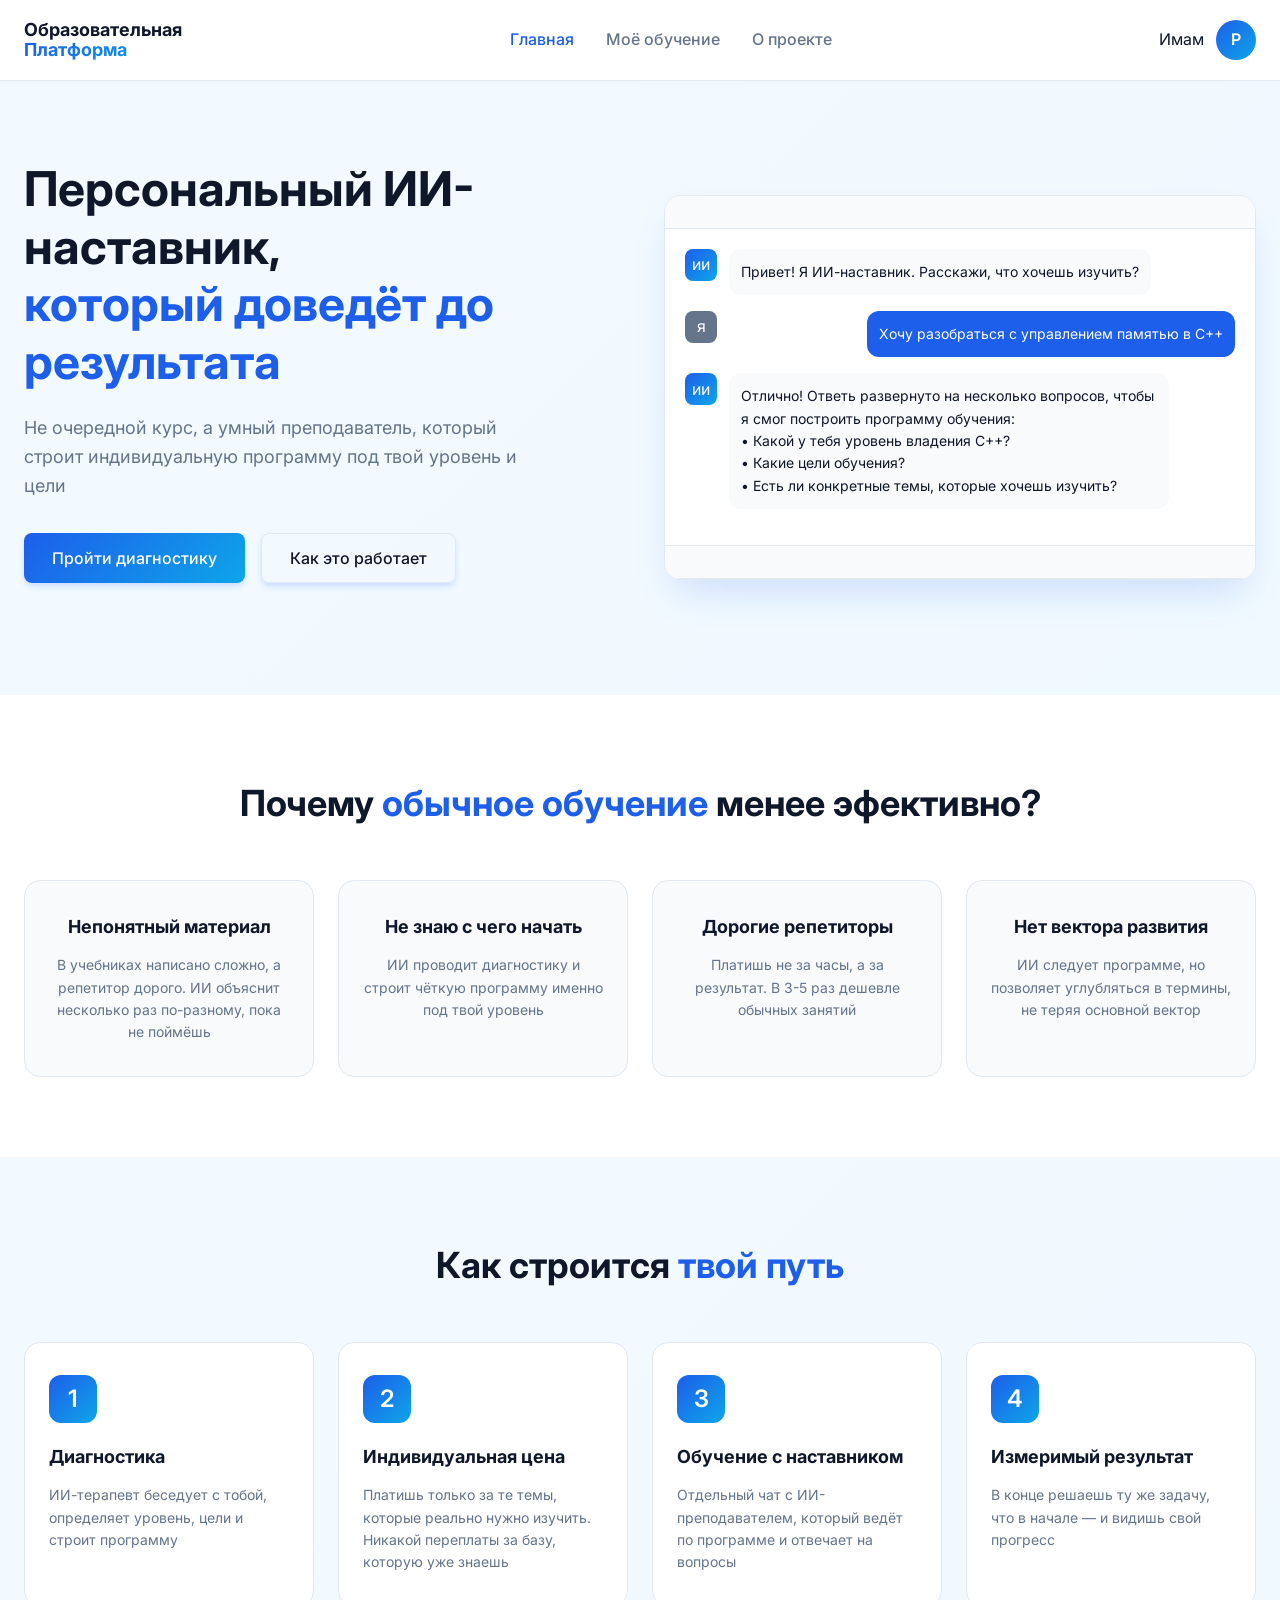
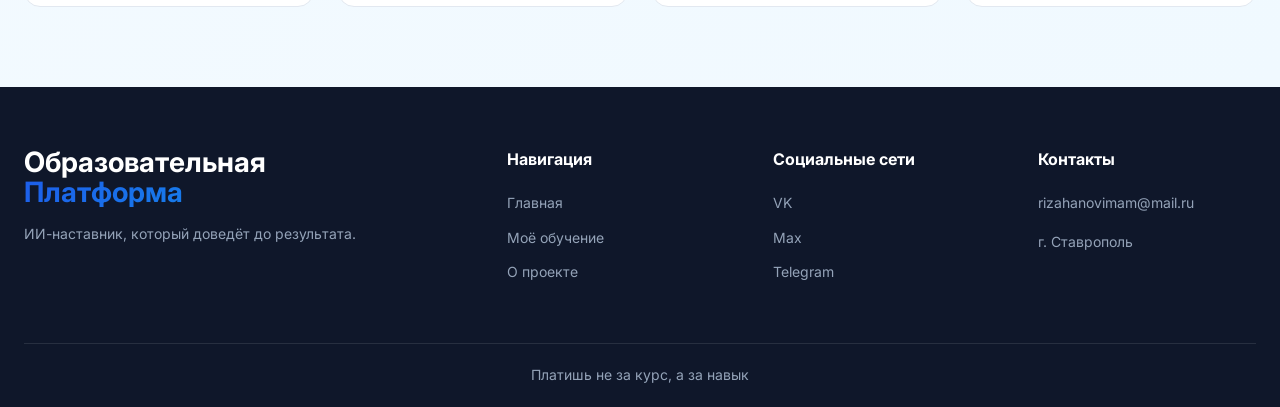
==== index.html @ 440f055a "Загрузка проекта" ====
<!DOCTYPE html>
<html lang="ru">
<head>
    <meta charset="UTF-8">
    <meta name="viewport" content="width=device-width, initial-scale=1.0">
    <title>Главная</title>
    <link rel="stylesheet" href="css/index.css">
    <link rel="stylesheet" href="css/style.css">
    <link href="https://fonts.googleapis.com/css2?family=Inter:wght@400;500;600;700&display=swap" rel="stylesheet">
</head>
<body>
    <!-- Навигация -->
    <nav class="navbar">
        <div class="container">
            <div class="nav-content">
                <a href="index.html" class="logo">Образовательная<span>Платформа</span></a>
                <div class="nav-links">
                    <a href="index.html" class="active">Главная</a>
                    <a href="courses.html">Моё обучение</a>
                    <a href="about.html">О проекте</a>
                </div>
                <div class="nav-buttons">
                    <div class="user-info">  <!--.................-->
                        <span>Имам</span>
                        <div class="user-avatar">Р</div>  <!--.................-->
                    </div>
                </div>
                <!-- <button class="mobile-menu-btn"><i class="fas fa-bars"></i></button>   ................. -->
            </div>
        </div>
    </nav>

    <!-- Hero секция с ИИ-чатом -->
    <section class="hero">
        <div class="container">
            <div class="hero-grid">
                <div class="hero-content">
                    <h1>Персональный ИИ-наставник, <span>который доведёт до результата</span></h1>
                    <p class="hero-subtitle">Не очередной курс, а умный преподаватель, который строит индивидуальную программу под твой уровень и цели</p>
                    <div class="hero-cta">
                        <button class="btn btn-large" onclick="window.location.href='courses.html'">
                            Пройти диагностику
                        </button>
                        <button class="btn btn-outline btn-large" onclick="window.location.href='about.html'">
                            Как это работает
                        </button>
                    </div>
                </div>
                
                <div class="hero-chat">
                    <div class="chat-card">
                        <div class="chat-header"></div>
                        <div class="chat-messages">
                            <div class="message ai"> 
                                <div class="message-avatar">
                                    ии
                                </div>
                                <div class="message-content">
                                    Привет! Я ИИ-наставник. Расскажи, что хочешь изучить?
                                </div>
                            </div>
                            <div class="message user">
                                <div class="message-avatar">
                                     я
                                </div>
                                <div class="message-content">
                                    Хочу разобраться с управлением памятью в C++
                                </div>
                            </div>
                            <div class="message ai">
                                <div class="message-avatar">
                                    ии
                                </div>
                                <div class="message-content">
                                    <p>Отлично! Ответь развернуто на несколько вопросов, чтобы я смог построить программу обучения:</p>
                                    <p> • Какой у тебя уровень владения C++?</p>
                                    <p> • Какие цели обучения?</p>
                                    <p> • Есть ли конкретные темы, которые хочешь изучить?</p>
                                </div>
                            </div>
                        </div>
                        <div class="chat-header">
                        </div>
                    </div>
                </div>
            </div>
        </div>
    </section>

    <!-- Почему обычное обучение менее эфективно -->
    <section class="problems">
        <div class="container">
            <h2 class="section-title">Почему <span>обычное обучение</span> менее эфективно?</h2>
            
            <div class="problems-grid">
                <div class="problem-card plitka">
                    <h3>Непонятный материал</h3>
                    <p>В учебниках написано сложно, а репетитор дорого. ИИ объяснит несколько раз по-разному, пока не поймёшь</p>
                </div>
                <div class="problem-card plitka">
                    <h3>Не знаю с чего начать</h3>
                    <p>ИИ проводит диагностику и строит чёткую программу именно под твой уровень</p>
                </div>
                <div class="problem-card plitka">
                    <h3>Дорогие репетиторы</h3>
                    <p>Платишь не за часы, а за результат. В 3-5 раз дешевле обычных занятий</p>
                </div>
                <div class="problem-card plitka">
                    <h3>Нет вектора развития</h3>
                    <p>ИИ следует программе, но позволяет углубляться в термины, не теряя основной вектор</p>
                </div>
            </div>
        </div>
    </section>

    <!-- Как строится твой путь -->
    <section class="how-it-works">
        <div class="container">
            <h2 class="section-title">Как строится <span>твой путь</span></h2>
            
            <div class="steps-grid">
                <div class="step-card plitka">
                    <div class="step-number">1</div>
                    <h3>Диагностика</h3>
                    <p>ИИ-терапевт беседует с тобой, определяет уровень, цели и строит программу</p>
                </div>
                <div class="step-card plitka">
                    <div class="step-number">2</div>
                    <h3>Индивидуальная цена</h3>
                    <p>Платишь только за те темы, которые реально нужно изучить. Никакой переплаты за базу, которую уже знаешь</p>
                </div>
                <div class="step-card plitka">
                    <div class="step-number">3</div>
                    <h3>Обучение с наставником</h3>
                    <p>Отдельный чат с ИИ-преподавателем, который ведёт по программе и отвечает на вопросы</p>
                </div>
                <div class="step-card plitka">
                    <div class="step-number">4</div>
                    <h3>Измеримый результат</h3>
                    <p>В конце решаешь ту же задачу, что в начале — и видишь свой прогресс</p>
                </div>
            </div>
        </div>
    </section>

    
    <!-- Футер -->
    <footer class="footer">
        <div class="container">
            <div class="footer-content">
                <div class="footer-col">
                    <div class="footer-logo">Образовательная<span>Платформа</span></div>
                    <p>ИИ-наставник, который доведёт до результата.</p>
                </div>
                <div class="footer-col">
                    <h4>Навигация</h4>
                    <a href="index.html">Главная</a>
                    <a href="courses.html">Моё обучение</a>
                    <a href="about.html">О проекте</a>
                </div>
                <div class="footer-col">
                    <h4>Социальные сети</h4>
                    <a href="#">VK</a>
                    <a href="#">Max</a>
                    <a href="#">Telegram</a>
                </div>
                <div class="footer-col">
                    <h4>Контакты</h4>
                    <p></i> rizahanovimam@mail.ru</p>
                    <p></i> г. Ставрополь</p>
                </div>
            </div>
            <div class="footer-bottom">
                <p>Платишь не за курс, а за навык</p>
            </div>
        </div>
    </footer>

    <script src="js/main.js"></script>
</body>
</html>
---- css/index.css ----
/*----------------       Hero секция      -----------------*/
.hero {
    padding: 160px 0 80px;
    background: var(--bg-dark-content);
}

.hero-grid {
    display: grid;
    grid-template-columns: 1fr 1fr;
    gap: 48px;
    align-items: center;
}

.hero h1 {
    font-size: 48px;
    font-weight: 700;
    line-height: 1.2;
    margin-bottom: 24px;
}

.hero h1 span {
    color: var(--primary);
    display: block;
}

.hero-subtitle {
    font-size: 18px;
    color: var(--gray);
    margin-bottom: 32px;
    max-width: 500px;
}

.hero-cta {
    display: flex;
    gap: 16px;
    margin-bottom: 32px;
}


/*-----   Чат карточка   -----*/
.hero-chat {
    width: 100%;
}

.chat-card {
    background: white;
    border-radius: 16px;
    overflow: hidden;
    box-shadow: 0 20px 40px -12px rgba(37, 99, 235, 0.2);
    border: 1px solid var(--border);
}

.chat-header {
    background: var(--light);
    padding: 16px;
    display: flex;
    align-items: center;
    gap: 12px;
    border-bottom: 1px solid var(--border);
}

.chat-messages {
    padding: 20px;
    min-height: 300px;
    max-height: 400px;
    background: white;
    border-bottom: 1px solid var(--border);
}

.message {
    display: flex;
    gap: 12px;
    margin-bottom: 16px;
}

.message-avatar {
    width: 32px;
    height: 32px;
    border-radius: 8px;
    display: flex;
    align-items: center;
    justify-content: center;
    flex-shrink: 0;
}

.message.ai .message-avatar {  
    background: var(--bg-gradient);
    color: white;
}

.message.user .message-avatar {
    background: var(--gray);
    color: white;
}

.message-content {
    background: var(--light);
    padding: 12px;
    border-radius: 12px;
    font-size: 14px;
    max-width: 80%;
}

.message.user .message-content {
    background: var(--primary);
    color: white;
    margin-left: auto;
}



/*-----   Секция проблем   -----*/
.problems {
    padding: 80px 0;
    background: var(--bg-light-content);
}

/* для всех заголовков */
.section-title {
    font-size: 36px;
    font-weight: 700;
    text-align: center;
    margin-bottom: 48px;
}
.section-title span {
    color: var(--primary);
}

.problems-grid {
    display: grid;
    grid-template-columns: repeat(4, 1fr);
    gap: 24px;
}

.problem-card {
    padding: 32px 24px;
    background: var(--light);
    border-radius: 16px;
    border: 1px solid var(--border);
    transition: all 0.2s;
    text-align: center;
}

.problem-card h3 {
    margin-bottom: 12px;
    font-size: 18px;
}

.problem-card p {
    color: var(--gray);
    font-size: 14px;
}



/*-----   Как это работает   -----*/
.how-it-works {
    padding: 80px 0;
    background: var(--bg-dark-content);
}

.steps-grid {
    display: grid;
    grid-template-columns: repeat(4, 1fr);
    gap: 24px;
}

.step-card {
    background-color: white;
    padding: 32px 24px;
    border-radius: 16px;
    border: 1px solid var(--border);
    transition: all 0.2s;
}

.step-number {
    width: 48px;
    height: 48px;
    background: var(--bg-gradient);
    color: white;
    border-radius: 12px;
    display: flex;
    align-items: center;
    justify-content: center;
    font-size: 24px;
    font-weight: 600;
    margin-bottom: 20px;
}

.step-card h3 {
    margin-bottom: 12px;
    font-size: 18px;
}

.step-card p {
    color: var(--gray);
    font-size: 14px;
}











/* ========== АДАПТИВНОСТЬ ========== */
/* Планшеты и маленькие ноутбуки (1024px и меньше) */
@media (max-width: 1024px) {
    /* Hero секция */
    .hero {
        padding: 120px 0 60px;
    }
    
    .hero-grid {
        grid-template-columns: 1fr;
        gap: 10px;
    }
    
    .hero h1 {
        font-size: 36px;
    }
    
    .hero-subtitle {
        font-size: 16px;
        max-width: 100%;
    }
    
    .hero-cta {
        justify-content: center;
    }
    
    /* Секция проблем */
    .problems-grid {
        grid-template-columns: repeat(2, 1fr);
        gap: 18px;
    }
    
    /* Как это работает */
    .steps-grid {
        grid-template-columns: repeat(2, 1fr);
        gap: 18px;
    }
}

/* Мобильные устройства (768px и меньше) */
@media (max-width: 768px) {
    /* Hero секция */
    .hero {
        padding: 100px 0 40px;
    }
    
    .hero h1 {
        font-size: 28px;
    }
    
    .hero-cta {
        flex-direction: column;
        gap: 12px;
    }
    
    
    /* Чат карточка */
    .chat-messages {
        padding: 16px;
        min-height: 250px;
        max-height: 350px;
    }
    
    .message-content {
        max-width: 80%;
        font-size: 13px;
    }
    
    .message-avatar {
        width: 28px;
        height: 28px;
        font-size: 12px;
    }
    
    /* Секция проблем */
    .problems {
        padding: 50px 0;
    }
    
    .problems-grid {
        grid-template-columns: 1fr;
        gap: 16px;
    }
    
    .problem-card {
        padding: 24px 20px;
    }
    
    .problem-card h3 {
        font-size: 18px;
    }
    
    /* Как это работает */
    .how-it-works {
        padding: 50px 0;
    }
    
    .steps-grid {
        grid-template-columns: 1fr;
        gap: 16px;
    }
    
    .step-card {
        padding: 24px 20px;
    }
    
    .step-number {
        width: 40px;
        height: 40px;
        font-size: 20px;
        margin-bottom: 16px;
    }
    
    .section-title {
        font-size: 28px;
        margin-bottom: 28px;
    }
}
---- css/style.css ----
* {   /* было 2139 строк */
    margin: 0;
    padding: 0;
    box-sizing: border-box;
}

:root {
    --primary: #1d5eea; /*  #eb2574     Ярко-синий */
    --primary-dark: #1d4ed8;  /* Темно-синий */
    --primary-light: #3376e1; /* Светло-синий */
    --primary-hover-border: #799fff; /* Цвет обводки плиток при наведении мыши */
    --secondary: #0ea5e9;     /* Голубой */
    --accent: #38bdf8;        /* Акцент */
    --bg-dark-content: linear-gradient(135deg, #f3faff, #f0f9ff);
    --bg-light-content: linear-gradient(135deg, #ffffff, #ffffff);

    
    --dark: #0f172a;
    --gray-dark: #334155;
    --gray: #64748b;
    --gray-light: #94a3b8;
    --light: #f8fafc;
    --border: #e2e8f0;
    
    --success: #10b981;
    --warning: #f59e0b;
    --error: #ef4444;
    
    --bg-gradient: linear-gradient(135deg, var(--primary), var(--secondary));
}

body {
    font-family: 'Inter', sans-serif;
    color: var(--dark);
    background: white;
    line-height: 1.6;
}

.container {
    max-width: 1280px;
    margin: 0 auto;
    padding: 0 24px;
}

/*------------------       Навигация        ----------------------*/
.navbar {
    position: fixed;
    width: 100%;
    background: rgba(255, 255, 255, 0.95);
    backdrop-filter: blur(10px);
    border-bottom: 1px solid var(--border);
    z-index: 1000;
}

.nav-content {
    height: 80px;
    display: flex;
    align-items: center;
    justify-content: space-between;
}

.logo {
    font-size: 18px;
    display: flex;
    flex-direction: column;
    line-height: 20px;
    font-weight: 700;
    text-decoration: none;
    color: var(--dark);
    /* letter-spacing: -0.5px; */
}

.logo span {
    color: var(--primary);
    background: var(--bg-gradient);
    -webkit-background-clip: text;  
    -webkit-text-fill-color: transparent;
}

.nav-links {
    display: flex;
    gap: 32px;
}

.nav-links a {
    text-decoration: none;
    color: var(--gray);
    font-weight: 500;
    transition: color 0.2s;
}

.nav-links a:hover,
.nav-links a.active {
    color: var(--primary);
}

.nav-buttons {
    display: flex;
    gap: 12px;
    align-items: center;
}
/* ----------------------------------------------------------------------------- */

.user-info {
    display: flex;
    align-items: center;
    gap: 12px;
}

.user-avatar {
    width: 40px;
    height: 40px;
    background: var(--bg-gradient);
    border-radius: 50%;
    display: flex;
    align-items: center;
    justify-content: center;
    color: white;
    font-weight: 600;
}


/*--------------------       Кнопки       -----------------*/
.btn {
    padding: 10px 20px;
    border-radius: 8px;
    font-weight: 500;
    cursor: pointer;
    transition: all 0.2s;
    border: none;
    font-size: 14px;
    font-family: inherit;

    background: var(--bg-gradient);
    color: white;
    box-shadow: 0 4px 6px -1px rgba(37, 99, 235, 0.2);
}

.btn-primary {}

.btn:hover {
    transform: translateY(-1px);
    box-shadow: 0 6px 10px -1px rgba(37, 99, 235, 0.3);
}

.btn-outline {
    background: transparent;
    border: 1px solid var(--border);
    color: var(--dark);
}

.btn-outline:hover {
    background: var(--light);
    border-color: var(--primary);
    color: var(--primary);
}

.btn-large {
    padding: 14px 28px;
    font-size: 16px;
}



.mobile-menu-btn { /* убрал и сбилась навигация */
    display: none;
    background: none;
    border: none;
    font-size: 24px;
    color: var(--dark);
    cursor: pointer;
}




/* Анимация для плиток */
.plitka {
    transition: all 0.2s;
}
.plitka:hover {
    transform: translateY(-2px);
    box-shadow: 0 12px 24px -8px rgba(37, 99, 235, 0.15);
    border-color: var(--primary-hover-border);
}


/* ///////////////////////////////////////////////////////////// */
/* ///////////////////////////////////////////////////////////// */



/*-------------      Футер     -------------*/
.footer {
    background: var(--dark);
    color: white;
    padding: 60px 0 20px;
}

.footer-content {
    display: grid;
    grid-template-columns: 2fr 1fr 1fr 1fr;
    gap: 48px;
    margin-bottom: 48px;
}

.footer-logo {
    font-size: 28px;
    font-weight: 700;
    margin-bottom: 16px;
    display: flex;
    flex-direction: column;
    line-height: 30px;
}

.footer-logo span {
    color: var(--primary);
    background: var(--bg-gradient);
    -webkit-background-clip: text; 
    -webkit-text-fill-color: transparent;
}

.footer-col p {
    color: var(--gray-light);
    font-size: 14px;
    margin-bottom: 16px;
    line-height: 1.6;
}

.footer-col h4 {
    margin-bottom: 20px;
    font-size: 16px;
    color: white;
}

.footer-col a {
    display: block;
    color: var(--gray-light);
    text-decoration: none;
    margin-bottom: 12px;
    font-size: 14px;
    transition: color 0.2s;
}

.footer-col a:hover {
    color: white;
}

.footer-col i {
    margin-right: 8px;
    color: var(--primary);
}


.footer-bottom {
    text-align: center;
    padding-top: 20px;
    border-top: 1px solid rgba(255,255,255,0.1);
    color: var(--gray-light);
    font-size: 14px;
}
/* ------------------------------------------------------------ */











 

/* Стили для заголовуов блоков с плитами */
.section-title {
    font-size: 36px;
    font-weight: 700;
    text-align: center;
    margin-bottom: 48px;
}

.section-title span {
    color: var(--primary);
}





/* Цифры информация в начале страницы */
.stat-number {
    font-size: 32px;
    font-weight: 700;
    color: var(--primary);
    line-height: 1;
}

.stat-label {
    font-size: 14px;
    color: var(--gray);
    margin-top: 4px;
}











/*//////////////////      Dashboard      /////////////////*/































/*/////////////////////   Страница о проекте     ///////////////////////*/

/*////////////////////////////////////////////////////////////////////////////////////////*/
/*////////////////////////////////////////////////////////////////////////////////////////*/
/*////////////////////////////////////////////////////////////////////////////////////////*/








/* ========== АДАПТИВНОСТЬ ========== */
/* Планшеты и маленькие ноутбуки (1024px и меньше) */
@media (max-width: 1024px) {
    /* Футер /////////////////////////////*/
    .footer {
        padding-left: 60px;
        /* border: 1px solid red; */
    }
    .footer-content {
        grid-template-columns: repeat(2, 1fr);
        gap: 32px;
    }
    
    .section-title {
        font-size: 32px;
        margin-bottom: 32px;
    }
}

/* Мобильные устройства (768px и меньше) */
@media (max-width: 768px) {
    /* Навигация //////////////////////*/
    .nav-links {
        display: none;
    }
    /* ......................... */
    .mobile-menu-btn {
        display: block;
    }
    
    .nav-content {
        height: 70px;
    }
    
    .logo {
        font-size: 16px;
        line-height: 18px;
    }
    
    /* Футер */
    .footer {
        padding: 40px 0 20px;
        /* border: 1px solid red; */
    }
    
    .footer-content {
        grid-template-columns: 1fr;
        gap: 28px;
        text-align: center;
    }
    
    .footer-logo {
        align-items: center;
        font-size: 24px;
        line-height: 26px;
    }
    
    .footer-col h4 {
        margin-bottom: 12px;
    }
    
    .footer-col a {
        margin-bottom: 8px;
    }
    
    .footer-bottom {
        font-size: 12px;
    }
}
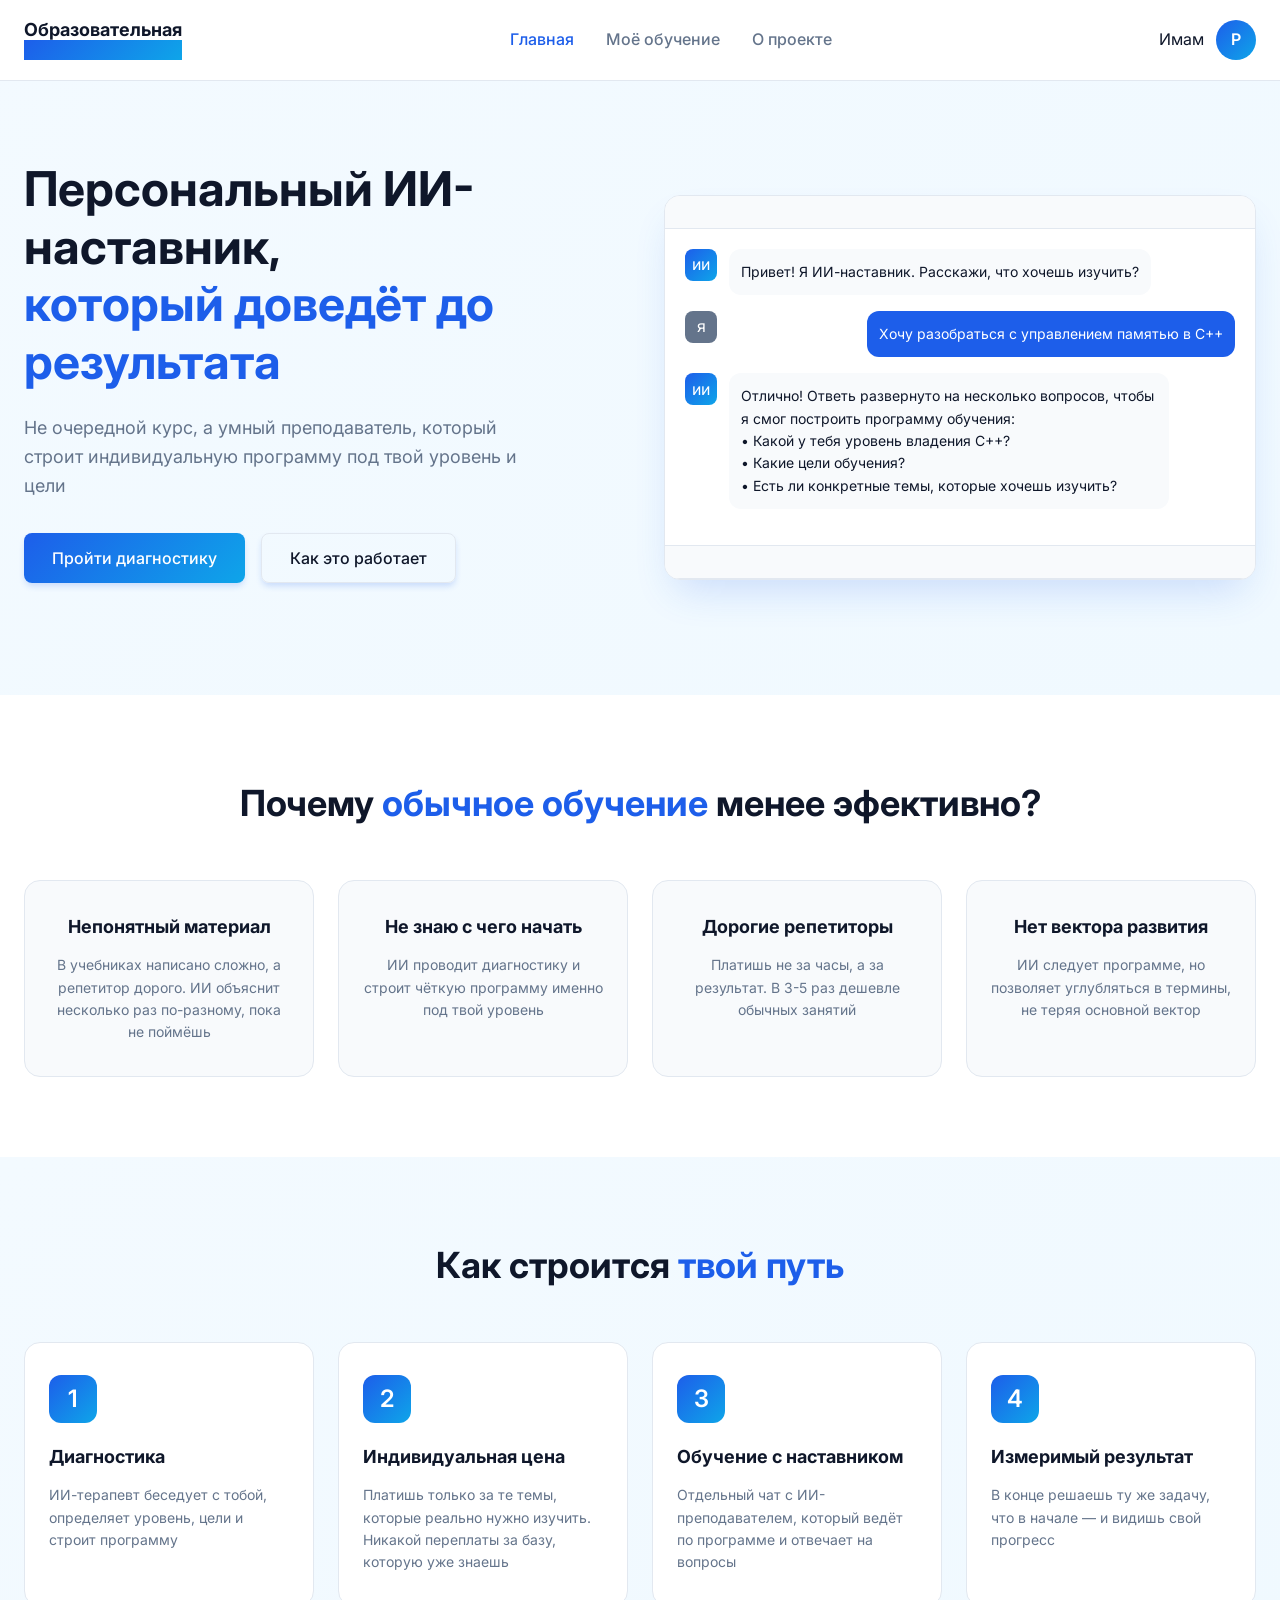
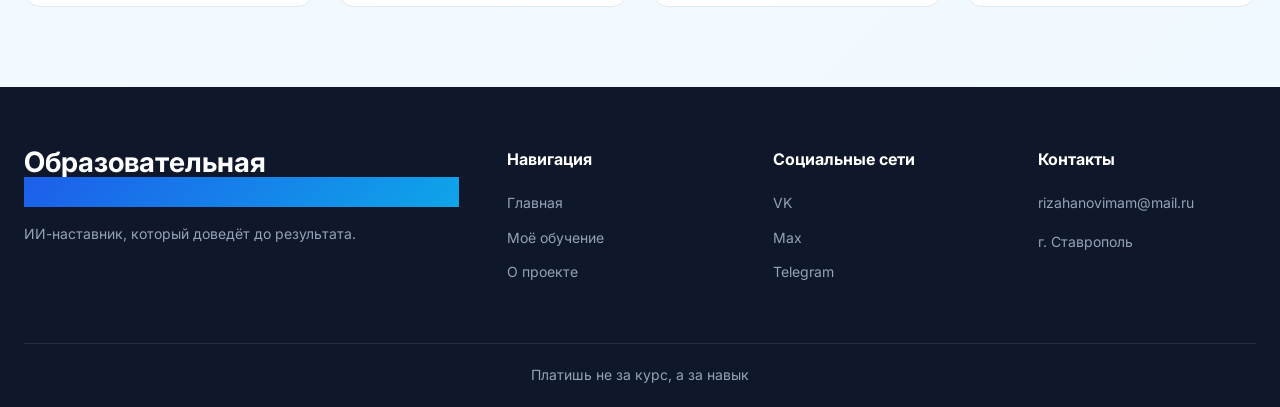
==== commit 0c25201b: "Добавил кнопку меню для мобильных устройств" ====
--- a/index.html
+++ b/index.html
@@ -20,12 +20,18 @@
                     <a href="about.html">О проекте</a>
                 </div>
                 <div class="nav-buttons">
-                    <div class="user-info">  <!--.................-->
+                    <div class="user-info">  
                         <span>Имам</span>
-                        <div class="user-avatar">Р</div>  <!--.................-->
+                        <div class="user-avatar">Р</div>  
                     </div>
                 </div>
-                <!-- <button class="mobile-menu-btn"><i class="fas fa-bars"></i></button>   ................. -->
+
+                <button class="mobile-menu-btn" aria-label="Меню">
+                    <span class="hamburger-line"></span>
+                    <span class="hamburger-line"></span>
+                    <span class="hamburger-line"></span>
+                </button>
+                
             </div>
         </div>
     </nav>
--- a/css/index.css
+++ b/css/index.css
@@ -1,4 +1,3 @@
-
 /*----------------       Hero секция      -----------------*/
 .hero {
     padding: 160px 0 80px;
@@ -201,15 +200,8 @@
 
 
 
-
-
-
-
-
-
-
 /* ========== АДАПТИВНОСТЬ ========== */
-/* Планшеты и маленькие ноутбуки (1024px и меньше) */
+/* 1024px и меньше*/
 @media (max-width: 1024px) {
     /* Hero секция */
     .hero {
@@ -247,7 +239,7 @@
     }
 }
 
-/* Мобильные устройства (768px и меньше) */
+/* 768px и меньшe*/
 @media (max-width: 768px) {
     /* Hero секция */
     .hero {
--- a/css/style.css
+++ b/css/style.css
@@ -5,7 +5,7 @@
 }
 
 :root {
-    --primary: #1d5eea; /*  #eb2574     Ярко-синий */
+    --primary: #1d5eea; /* Ярко-синий */
     --primary-dark: #1d4ed8;  /* Темно-синий */
     --primary-light: #3376e1; /* Светло-синий */
     --primary-hover-border: #799fff; /* Цвет обводки плиток при наведении мыши */
@@ -22,10 +22,6 @@
     --light: #f8fafc;
     --border: #e2e8f0;
     
-    --success: #10b981;
-    --warning: #f59e0b;
-    --error: #ef4444;
-    
     --bg-gradient: linear-gradient(135deg, var(--primary), var(--secondary));
 }
 
@@ -42,7 +38,9 @@
     padding: 0 24px;
 }
 
-/*------------------       Навигация        ----------------------*/
+
+
+/*------------------       Навигация (шапка сайта)        ----------------------*/
 .navbar {
     position: fixed;
     width: 100%;
@@ -73,8 +71,26 @@
 .logo span {
     color: var(--primary);
     background: var(--bg-gradient);
-    -webkit-background-clip: text;  
+    /* -webkit-background-clip: text;   */
     -webkit-text-fill-color: transparent;
+}
+
+.user-info {
+    display: flex;
+    align-items: center;
+    gap: 12px;
+}
+
+.user-avatar {
+    width: 40px;
+    height: 40px;
+    background: var(--bg-gradient);
+    border-radius: 50%;
+    display: flex;
+    align-items: center;
+    justify-content: center;
+    color: white;
+    font-weight: 600;
 }
 
 .nav-links {
@@ -92,6 +108,7 @@
 .nav-links a:hover,
 .nav-links a.active {
     color: var(--primary);
+        /* border: 1px solid red; */
 }
 
 .nav-buttons {
@@ -99,25 +116,34 @@
     gap: 12px;
     align-items: center;
 }
-/* ----------------------------------------------------------------------------- */
-
-.user-info {
-    display: flex;
-    align-items: center;
-    gap: 12px;
-}
-
-.user-avatar {
-    width: 40px;
-    height: 40px;
-    background: var(--bg-gradient);
-    border-radius: 50%;
-    display: flex;
-    align-items: center;
+
+/* Кнопка три полоски */
+.mobile-menu-btn {
+    display: none;
+    background: none;
+    border: none;
+    cursor: pointer;
+    padding: 14px 12px 12px 12px;
+    width: 48px;
+    height: 48px;
+    flex-direction: column;
     justify-content: center;
-    color: white;
-    font-weight: 600;
-}
+    align-items: center;
+    border-radius: 8px;
+}
+.mobile-menu-btn:hover {
+    background: var(--light);
+}
+/* Три полоски */
+.hamburger-line {
+    display: block;
+    width: 24px;
+    height: 4px;
+    background-color: var(--dark);
+    border-radius: 2px;
+    margin-bottom: 4px;
+}
+
 
 
 /*--------------------       Кнопки       -----------------*/
@@ -136,8 +162,6 @@
     box-shadow: 0 4px 6px -1px rgba(37, 99, 235, 0.2);
 }
 
-.btn-primary {}
-
 .btn:hover {
     transform: translateY(-1px);
     box-shadow: 0 6px 10px -1px rgba(37, 99, 235, 0.3);
@@ -160,20 +184,6 @@
     font-size: 16px;
 }
 
-
-
-.mobile-menu-btn { /* убрал и сбилась навигация */
-    display: none;
-    background: none;
-    border: none;
-    font-size: 24px;
-    color: var(--dark);
-    cursor: pointer;
-}
-
-
-
-
 /* Анимация для плиток */
 .plitka {
     transition: all 0.2s;
@@ -184,9 +194,19 @@
     border-color: var(--primary-hover-border);
 }
 
-
-/* ///////////////////////////////////////////////////////////// */
-/* ///////////////////////////////////////////////////////////// */
+ 
+
+/*----    Стили для заголовуов блоков с плитами    ----*/
+.section-title {
+    font-size: 36px;
+    font-weight: 700;
+    text-align: center;
+    margin-bottom: 48px;
+}
+
+.section-title span {
+    color: var(--primary);
+}
 
 
 
@@ -216,7 +236,7 @@
 .footer-logo span {
     color: var(--primary);
     background: var(--bg-gradient);
-    -webkit-background-clip: text; 
+    /* -webkit-background-clip: text;  */
     -webkit-text-fill-color: transparent;
 }
 
@@ -265,102 +285,21 @@
 
 
 
-
-
-
-
-
-
- 
-
-/* Стили для заголовуов блоков с плитами */
-.section-title {
-    font-size: 36px;
-    font-weight: 700;
-    text-align: center;
-    margin-bottom: 48px;
-}
-
-.section-title span {
-    color: var(--primary);
-}
-
-
-
-
-
-/* Цифры информация в начале страницы */
-.stat-number {
-    font-size: 32px;
-    font-weight: 700;
-    color: var(--primary);
-    line-height: 1;
-}
-
-.stat-label {
-    font-size: 14px;
-    color: var(--gray);
-    margin-top: 4px;
-}
-
-
-
-
-
-
-
-
-
-
-
-/*//////////////////      Dashboard      /////////////////*/
-
-
-
-
-
-
-
-
-
-
-
-
-
-
-
-
-
-
-
-
-
-
-
-
-
-
-
-
-
-
-
-/*/////////////////////   Страница о проекте     ///////////////////////*/
-
-/*////////////////////////////////////////////////////////////////////////////////////////*/
-/*////////////////////////////////////////////////////////////////////////////////////////*/
-/*////////////////////////////////////////////////////////////////////////////////////////*/
-
-
-
-
-
-
-
-
 /* ========== АДАПТИВНОСТЬ ========== */
 /* Планшеты и маленькие ноутбуки (1024px и меньше) */
 @media (max-width: 1024px) {
+    .nav-links {
+        display: flex;
+    }
+    /* ......................... */
+    .mobile-menu-btn {
+        display: none; 
+    }
+
+    .user-info {
+        display: flex;
+    }
+
     /* Футер /////////////////////////////*/
     .footer {
         padding-left: 60px;
@@ -379,50 +318,78 @@
 
 /* Мобильные устройства (768px и меньше) */
 @media (max-width: 768px) {
-    /* Навигация //////////////////////*/
     .nav-links {
         display: none;
     }
-    /* ......................... */
+    .nav-links.active {
+        display: flex;
+        position: absolute;
+        top: 80px;
+        left: 0;
+        right: 0;
+        background: white;
+        flex-direction: column;
+        padding: 20px;
+        gap: 16px;
+        border-bottom: 1px solid var(--border);
+        box-shadow: 0 10px 20px rgba(0,0,0,0.1);
+        z-index: 1000;
+    }
+
     .mobile-menu-btn {
-        display: block;
-    }
-    
+        display: flex;
+    }
+
+    .user-info {
+        display: none;
+    }
+    .user-info.active {
+        display: flex;
+        position: absolute;
+        top: calc(80px + 160px);
+        left: 0;
+        right: 0;
+        background: white;
+        padding: 20px;
+        border-top: 1px solid var(--border);
+        border-bottom: 1px solid var(--border);
+        box-shadow: 0 10px 20px rgba(0,0,0,0.1);
+        z-index: 1000;
+    }
+
     .nav-content {
         height: 70px;
     }
-    
+
     .logo {
         font-size: 16px;
         line-height: 18px;
     }
-    
-    /* Футер */
+
     .footer {
         padding: 40px 0 20px;
-        /* border: 1px solid red; */
-    }
-    
+    }
+
     .footer-content {
         grid-template-columns: 1fr;
         gap: 28px;
         text-align: center;
     }
-    
+
     .footer-logo {
         align-items: center;
         font-size: 24px;
         line-height: 26px;
     }
-    
+
     .footer-col h4 {
         margin-bottom: 12px;
     }
-    
+
     .footer-col a {
         margin-bottom: 8px;
     }
-    
+
     .footer-bottom {
         font-size: 12px;
     }
@@ -430,16 +397,3 @@
 
 
 
-
-
-
-
-
-
-
-
-
-
-
-
-
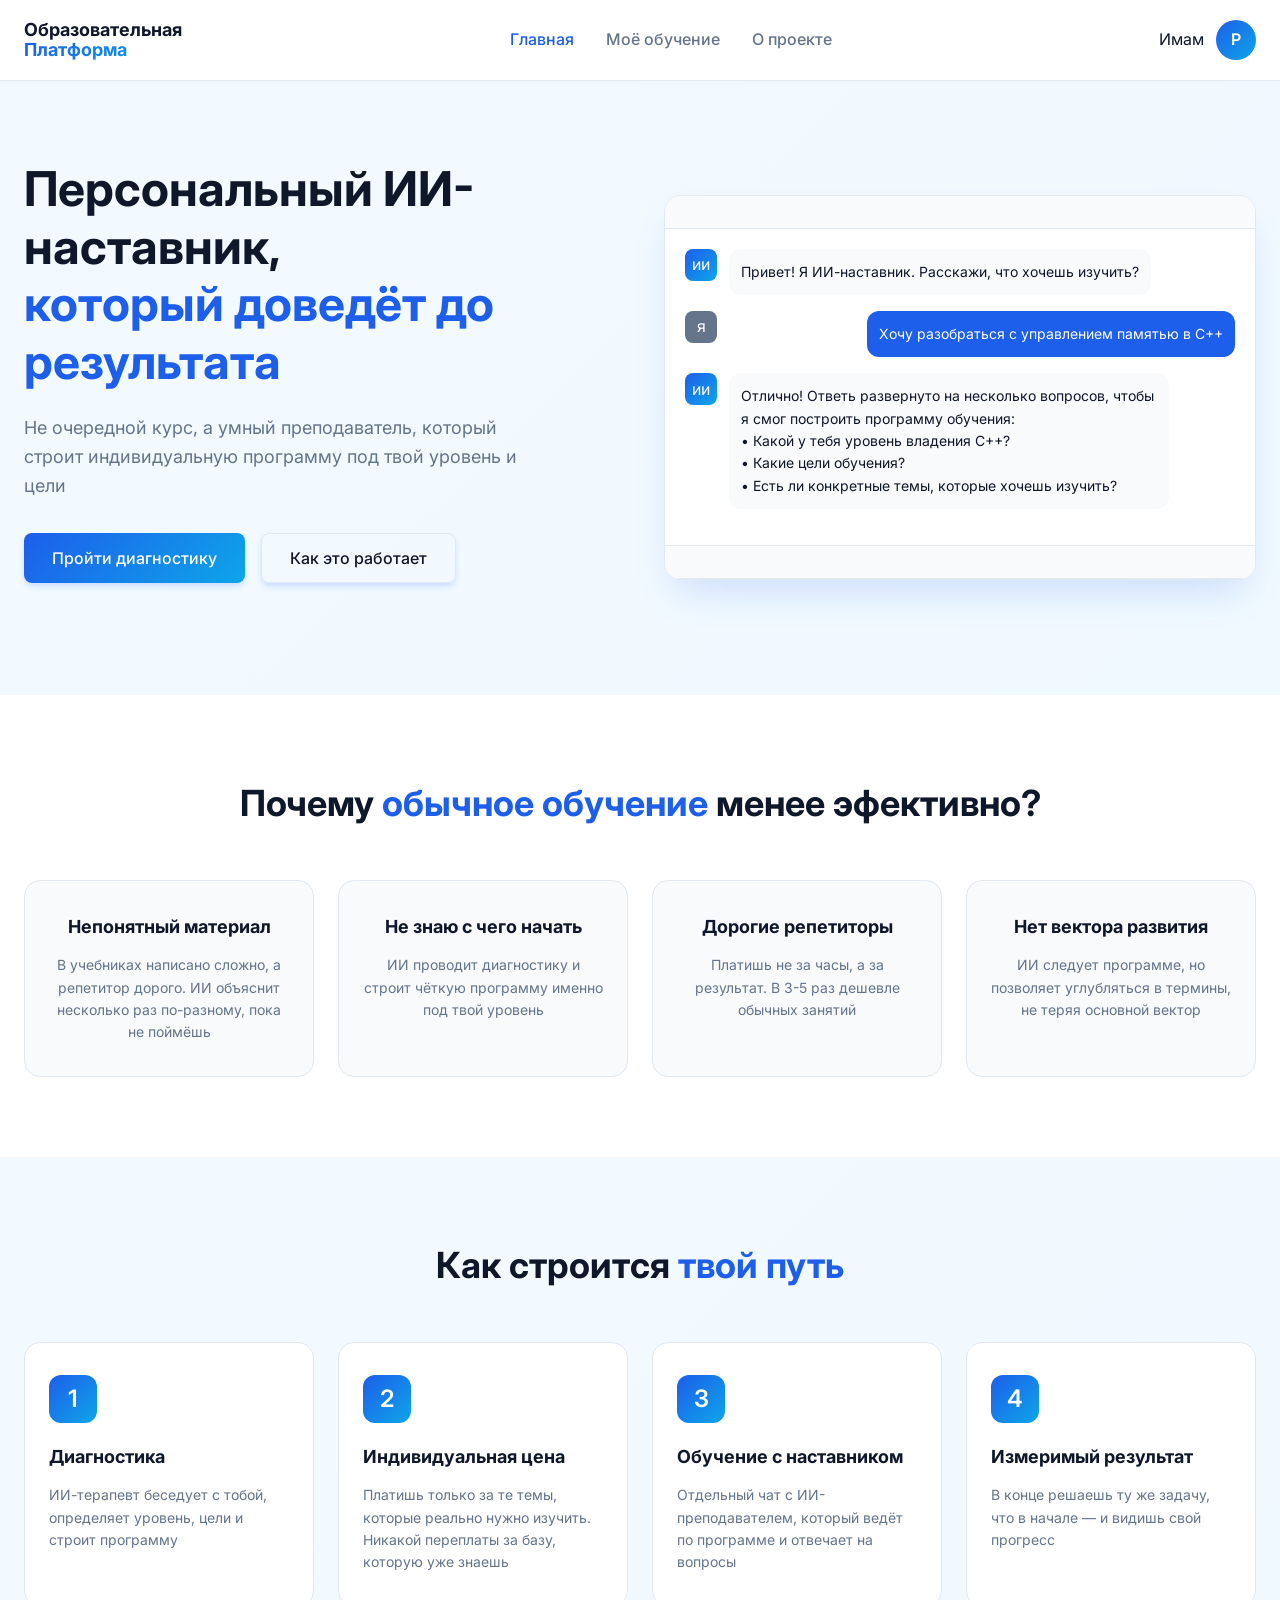
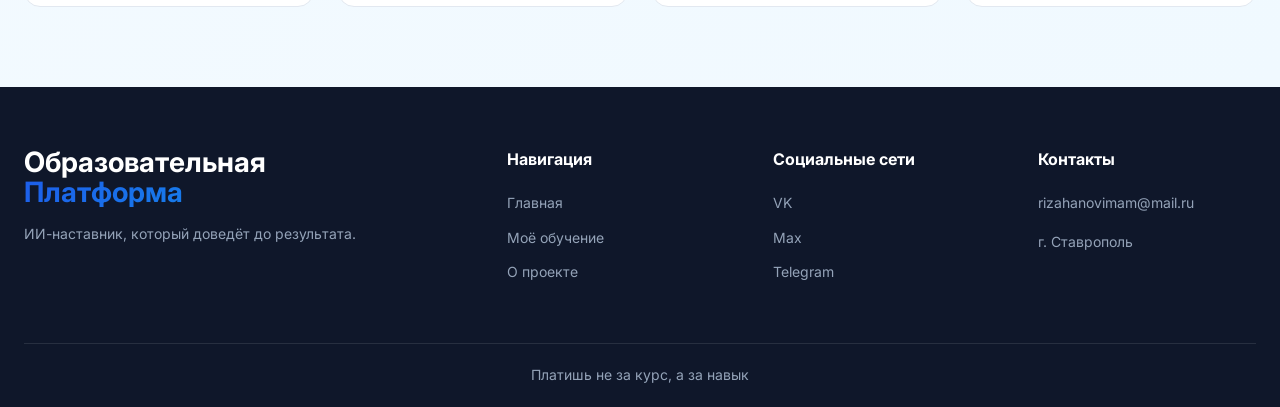
==== commit b3375434: "Доработал сайт: добавил фавикон, исправил ошибки" ====
--- a/index.html
+++ b/index.html
@@ -4,6 +4,7 @@
     <meta charset="UTF-8">
     <meta name="viewport" content="width=device-width, initial-scale=1.0">
     <title>Главная</title>
+    <link rel="icon"href="img/favicon-saita.avif">
     <link rel="stylesheet" href="css/index.css">
     <link rel="stylesheet" href="css/style.css">
     <link href="https://fonts.googleapis.com/css2?family=Inter:wght@400;500;600;700&display=swap" rel="stylesheet">
--- a/css/style.css
+++ b/css/style.css
@@ -71,7 +71,7 @@
 .logo span {
     color: var(--primary);
     background: var(--bg-gradient);
-    /* -webkit-background-clip: text;   */
+    -webkit-background-clip: text;  
     -webkit-text-fill-color: transparent;
 }
 
@@ -236,7 +236,7 @@
 .footer-logo span {
     color: var(--primary);
     background: var(--bg-gradient);
-    /* -webkit-background-clip: text;  */
+    -webkit-background-clip: text; 
     -webkit-text-fill-color: transparent;
 }
 
